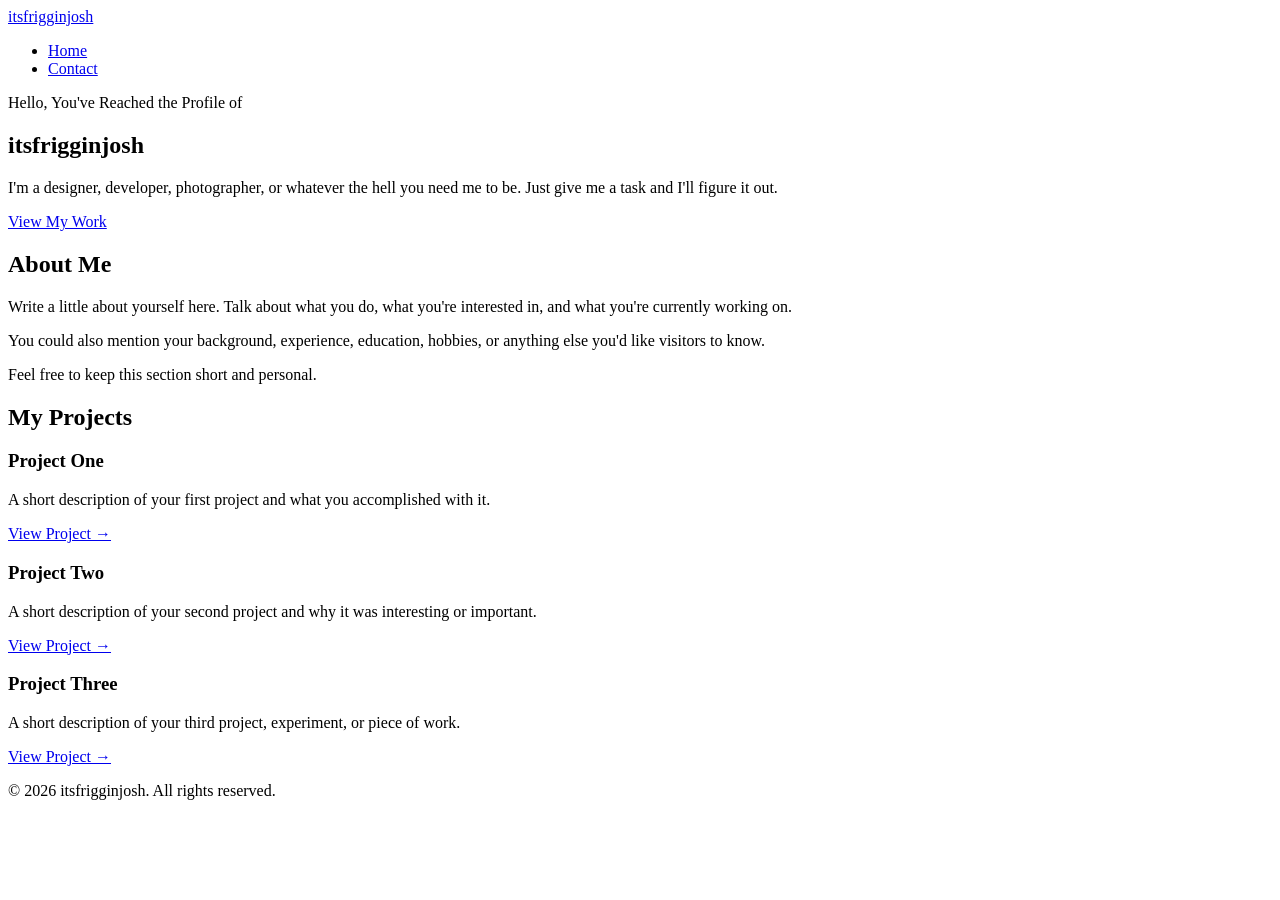
==== index.html @ c0c86b2b "first real commit" ====
<!DOCTYPE html>
<html lang="en">
<head>
  <meta charset="UTF-8">
  <meta name="viewport" content="width=device-width, initial-scale=1.0">
  <meta name="description" content="Personal profile website for Your Name">

  <title>itsfrigginjosh | Personal Profile</title>

  <link rel="stylesheet" href="./resources/CSS/styles.css"> 
</head>

<body>
  
  <!-- Navigation -->
  <header>
    <div class="container">
      <nav>
        <a href="#" class="logo">itsfrigginjosh</a>

        <ul class="nav-links">
          <li><a href="./index.html">Home</a></li>
          <li><a href="./contact.html">Contact</a></li>
        </ul>
      </nav>
    </div>
  </header>

  <main>

    <!-- Hero -->
    <section class="hero">
      <div class="container">
        <div class="hero-content">
          <p>Hello, You've Reached the Profile of</p>

          <h1><span>itsfrigginjosh</span></h1>

          <p>
            I'm a designer, developer, photographer, or whatever the hell you need me to be. Just give me a task and I'll figure it out.
          </p>

          <a href="#projects" class="button">
            View My Work
          </a>
        </div>
      </div>
    </section>

    <!-- About -->
    <section id="about" class="about">
      <div class="container">
        <h2>About Me</h2>

        <div class="about-content">

          <div class="profile-image">
              
          </div>

          <div class="about-text">
            <p>
              Write a little about yourself here. Talk about what you do,
              what you're interested in, and what you're currently working on.
            </p>

            <p>
              You could also mention your background, experience, education,
              hobbies, or anything else you'd like visitors to know.
            </p>

            <p>
              Feel free to keep this section short and personal.
            </p>
          </div>

        </div>
      </div>
    </section>

    <!-- Projects -->
    <section id="projects">
      <div class="container">
        <h2>My Projects</h2>

        <div class="projects-grid">

          <article class="project-card">
            <h3>Project One</h3>
            <p>
              A short description of your first project and what you
              accomplished with it.
            </p>
            <a href="#" class="project-link">View Project →</a>
          </article>

          <article class="project-card">
            <h3>Project Two</h3>
            <p>
              A short description of your second project and why it
              was interesting or important.
            </p>
            <a href="#" class="project-link">View Project →</a>
          </article>

          <article class="project-card">
            <h3>Project Three</h3>
            <p>
              A short description of your third project, experiment,
              or piece of work.
            </p>
            <a href="#" class="project-link">View Project →</a>
          </article>

        </div>
      </div>
    </section>

  </main>

  <!-- Footer -->
  <footer>
    <div class="container">
      <p>&copy; 2026 itsfrigginjosh. All rights reserved.</p>
    </div>
  </footer>
  <script src='./Resources/Javascript/script.js'></script>
</body>
</html>
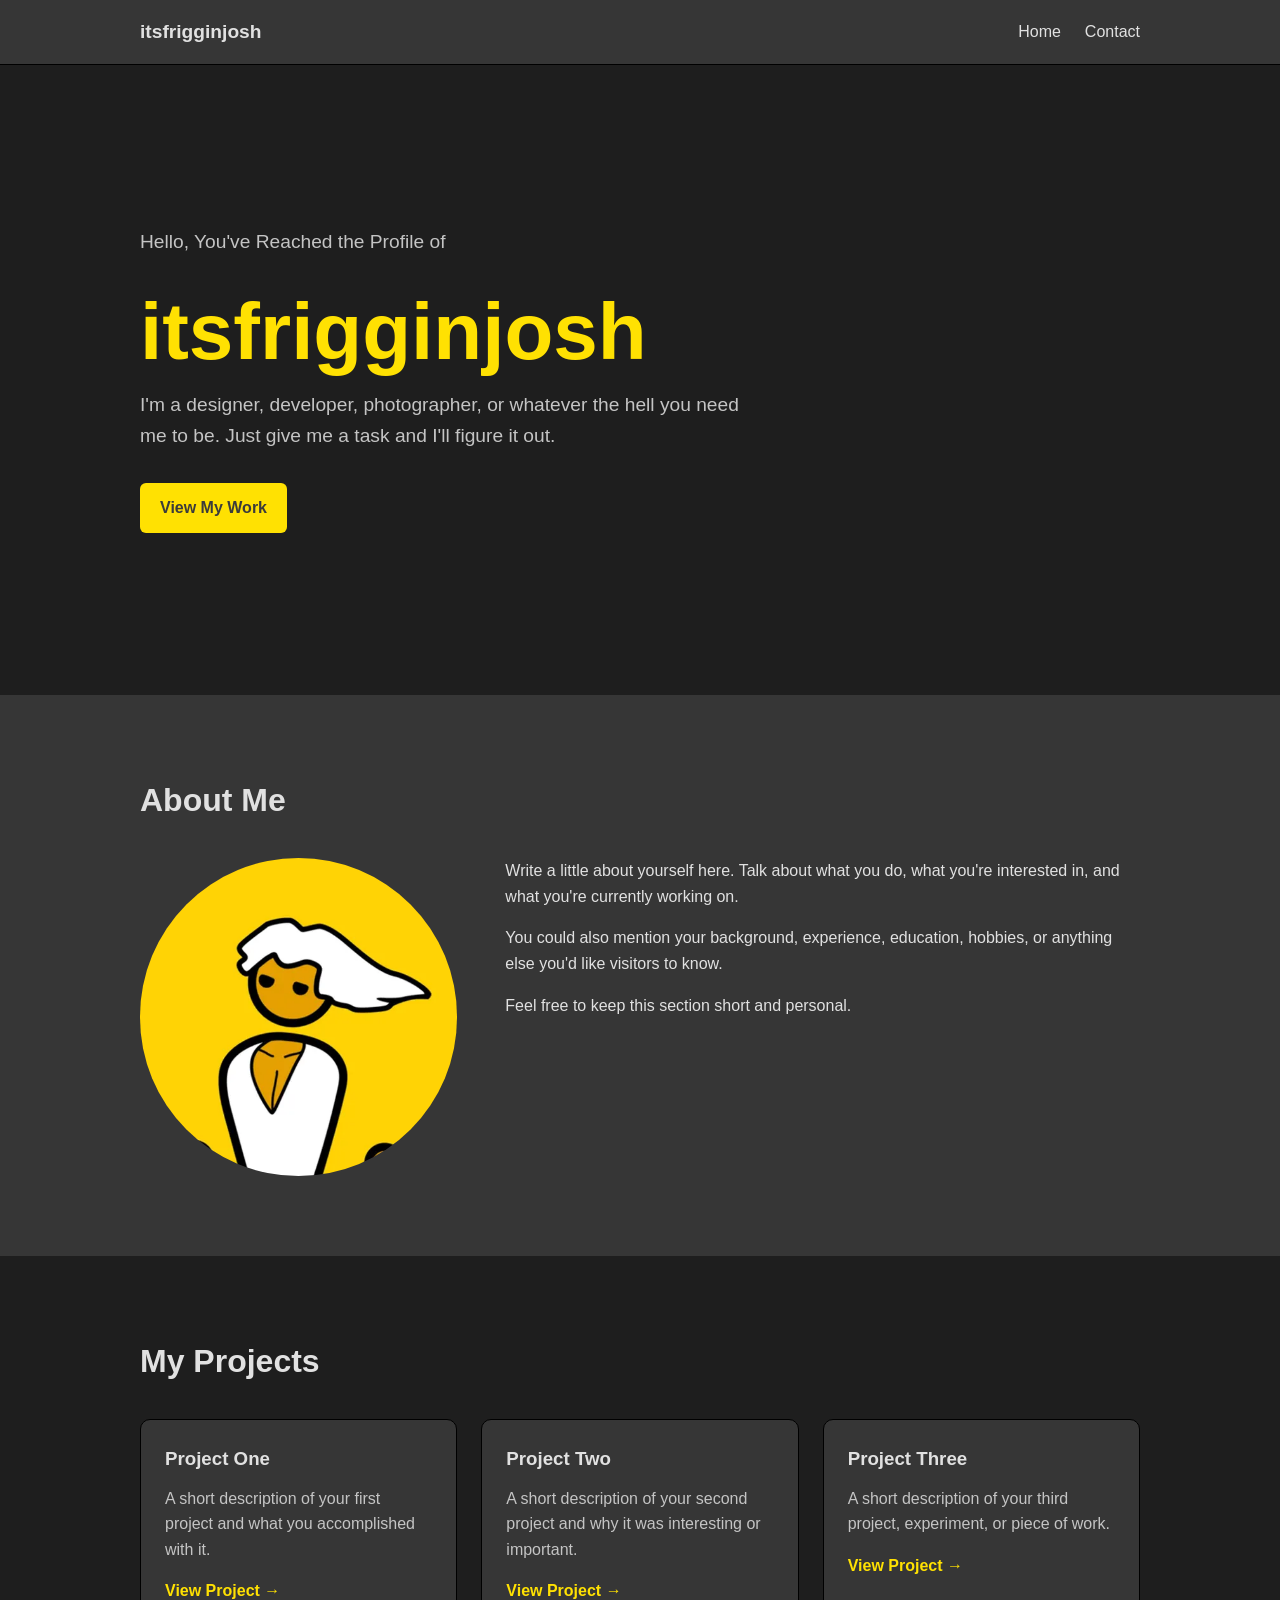
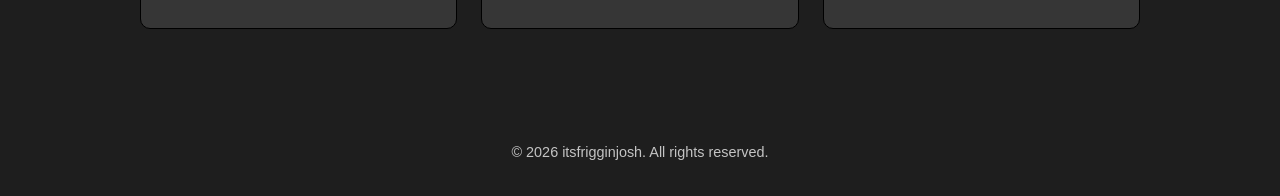
==== commit c34adeef: "Update index.html" ====
--- a/index.html
+++ b/index.html
@@ -7,7 +7,7 @@
 
   <title>itsfrigginjosh | Personal Profile</title>
 
-  <link rel="stylesheet" href="./resources/CSS/styles.css"> 
+  <link rel="stylesheet" href="./Resources/CSS/styles.css"> 
 </head>
 
 <body>
--- a/Resources/CSS/styles.css
+++ b/Resources/CSS/styles.css
@@ -0,0 +1,255 @@
+/* ---------- Base ---------- */
+
+:root {
+  --bg: #1e1e1e;
+  --surface: #363636;
+  --text: #e1e1e1;
+  --muted: #c4c4c4;
+  --accent: #ffe102;
+  --accent-hover: #ffe102;
+  --border: #000000;
+  --max-width: 1000px;
+}
+
+* {
+  box-sizing: border-box;
+  margin: 0;
+  padding: 0;
+}
+
+html {
+  scroll-behavior: smooth;
+}
+
+body {
+  font-family: Arial, Helvetica, sans-serif;
+  line-height: 1.6;
+  color: var(--text);
+  background: var(--bg);
+}
+
+a {
+  color: inherit;
+  text-decoration: none;
+}
+
+img {
+  max-width: 100%;
+  display: block;
+}
+
+.container {
+  width: min(90%, var(--max-width));
+  margin: 0 auto;
+}
+
+
+/* ---------- Navigation ---------- */
+
+header {
+  background: var(--surface);
+  border-bottom: 1px solid var(--border);
+  position: sticky;
+  top: 0;
+  z-index: 10;
+}
+
+nav {
+  min-height: 64px;
+  display: flex;
+  align-items: center;
+  justify-content: space-between;
+}
+
+.logo {
+  font-weight: bold;
+  font-size: 1.2rem;
+}
+
+.nav-links {
+  display: flex;
+  gap: 1.5rem;
+  list-style: none;
+}
+
+.nav-links a:hover {
+  color: var(--accent);
+}
+
+
+/* ---------- Hero ---------- */
+
+.hero {
+  min-height: 70vh;
+  display: flex;
+  align-items: center;
+  padding: 5rem 0;
+}
+
+.hero-content {
+  max-width: 700px;
+}
+
+.hero h1 {
+  font-size: clamp(2.5rem, 7vw, 5rem);
+  line-height: 1.05;
+  margin-bottom: 1rem;
+}
+
+.hero h1 span {
+  color: var(--accent);
+}
+
+.hero p {
+  color: var(--muted);
+  font-size: 1.2rem;
+  max-width: 600px;
+  margin-bottom: 2rem;
+}
+
+.button {
+  display: inline-block;
+  background: var(--accent);
+  color: rgb(59, 59, 59);
+  padding: 0.75rem 1.25rem;
+  border-radius: 6px;
+  font-weight: bold;
+}
+
+.button:hover {
+  background: var(--accent-hover);
+}
+
+
+/* ---------- Sections ---------- */
+
+section {
+  padding: 5rem 0;
+}
+
+section h2 {
+  font-size: 2rem;
+  margin-bottom: 2rem;
+}
+
+
+/* ---------- About ---------- */
+
+.about {
+  background: var(--surface);
+}
+
+.about-content {
+  display: grid;
+  grid-template-columns: 1fr 2fr;
+  gap: 3rem;
+  align-items: start;
+}
+
+.profile-image {
+  aspect-ratio: 1;
+  background-image: url("../Images/photo.png");
+  background-position: center;
+  background-size: 200% auto;
+  background-repeat: no-repeat;
+  border-radius: 50%;
+  display: flex;
+  align-items: center;
+  justify-content: center;
+  color: var(--muted);
+}
+
+.about-text p + p {
+  margin-top: 1rem;
+}
+
+
+/* ---------- Projects ---------- */
+
+.projects-grid {
+  display: grid;
+  grid-template-columns: repeat(3, 1fr);
+  gap: 1.5rem;
+}
+
+.project-card {
+  background: var(--surface);
+  border: 1px solid var(--border);
+  border-radius: 10px;
+  padding: 1.5rem;
+}
+
+.project-card h3 {
+  margin-bottom: 0.75rem;
+}
+
+.project-card p {
+  color: var(--muted);
+  margin-bottom: 1rem;
+}
+
+.project-link {
+  color: var(--accent);
+  font-weight: bold;
+}
+
+
+/* ---------- Contact ---------- */
+
+.contact {
+  background: var(--surface);
+  text-align: center;
+}
+
+.contact p {
+  color: var(--muted);
+  margin-bottom: 1.5rem;
+}
+
+.social-links {
+  display: flex;
+  justify-content: center;
+  gap: 1.5rem;
+  margin-top: 2rem;
+}
+
+.social-links a {
+  color: var(--accent);
+}
+
+
+/* ---------- Footer ---------- */
+
+footer {
+  padding: 2rem 0;
+  text-align: center;
+  color: var(--muted);
+  font-size: 0.9rem;
+}
+
+
+/* ---------- Mobile ---------- */
+
+@media (max-width: 700px) {
+  .nav-links {
+    gap: 0.75rem;
+    font-size: 0.9rem;
+  }
+
+  .about-content {
+    grid-template-columns: 1fr;
+  }
+
+  .profile-image {
+    width: 180px;
+    margin: 0 auto;
+  }
+
+  .projects-grid {
+    grid-template-columns: 1fr;
+  }
+
+  .hero {
+    min-height: 60vh;
+  }
+}
